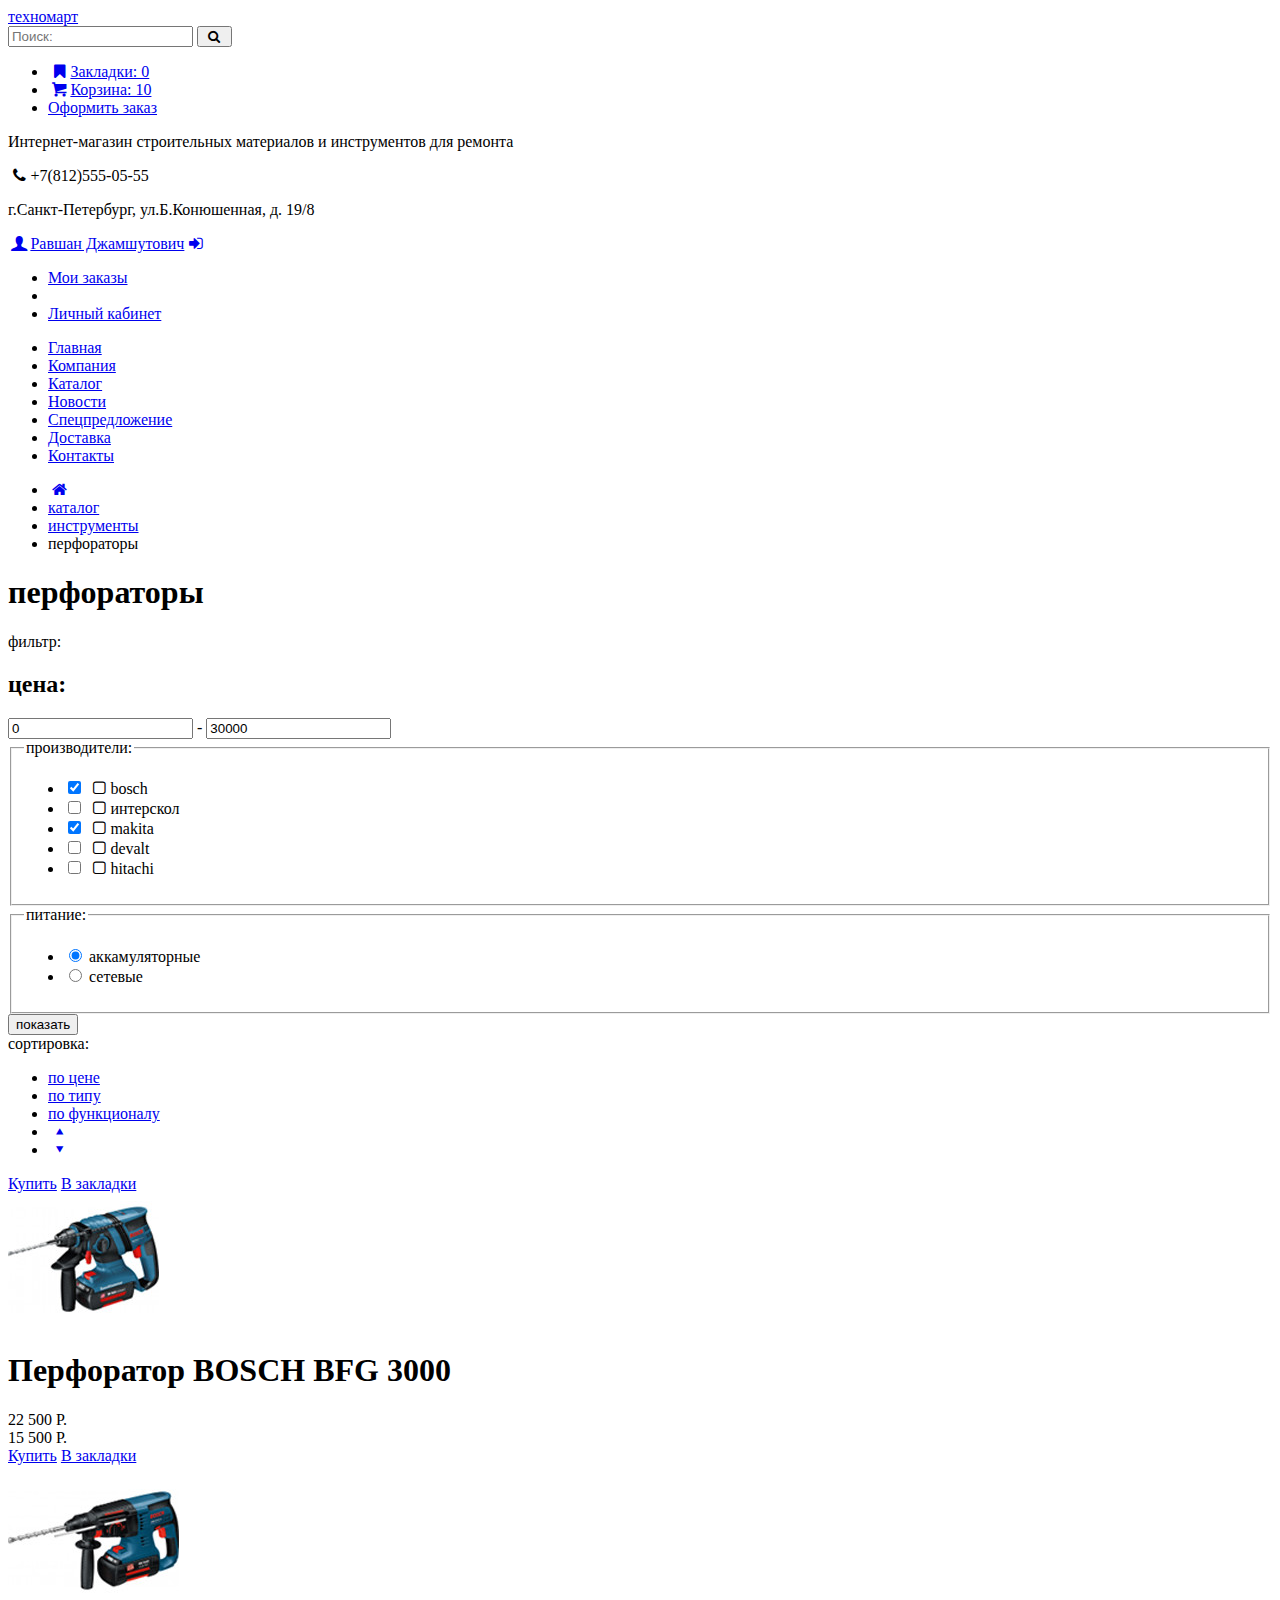
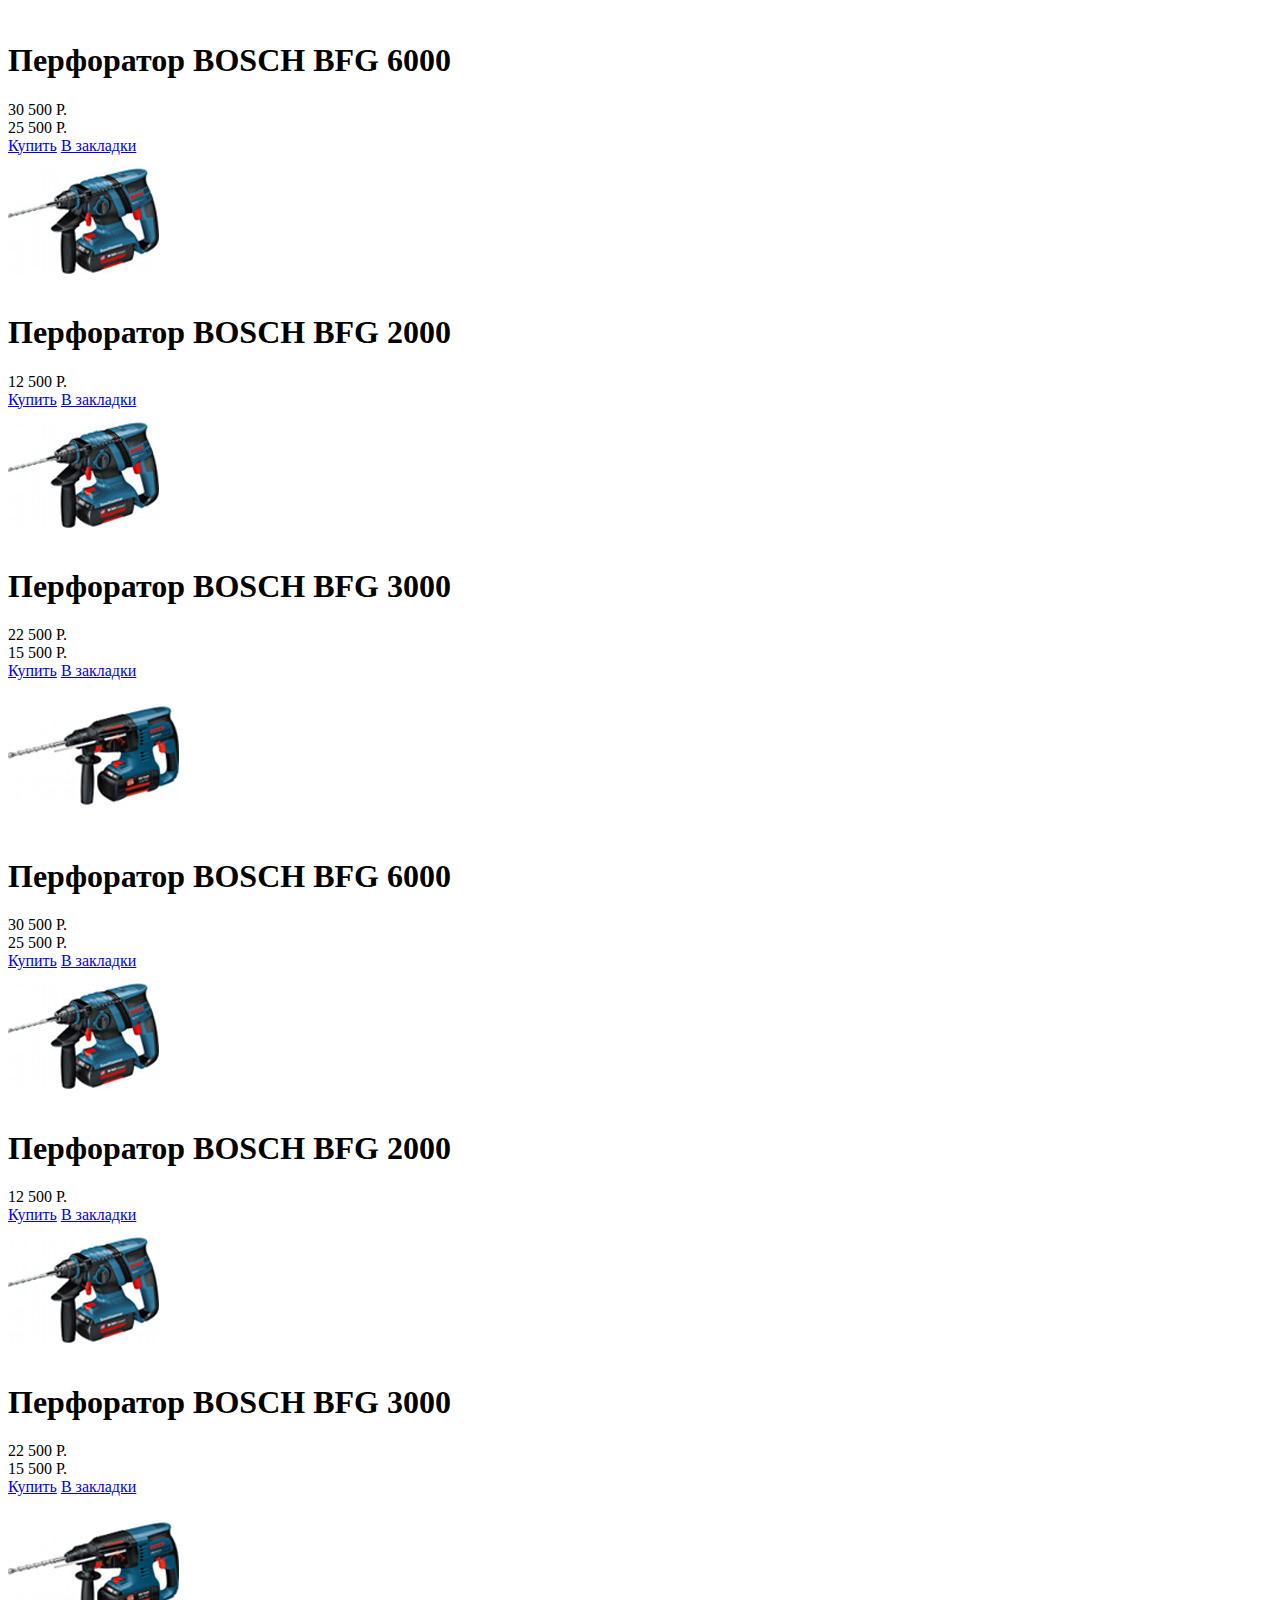
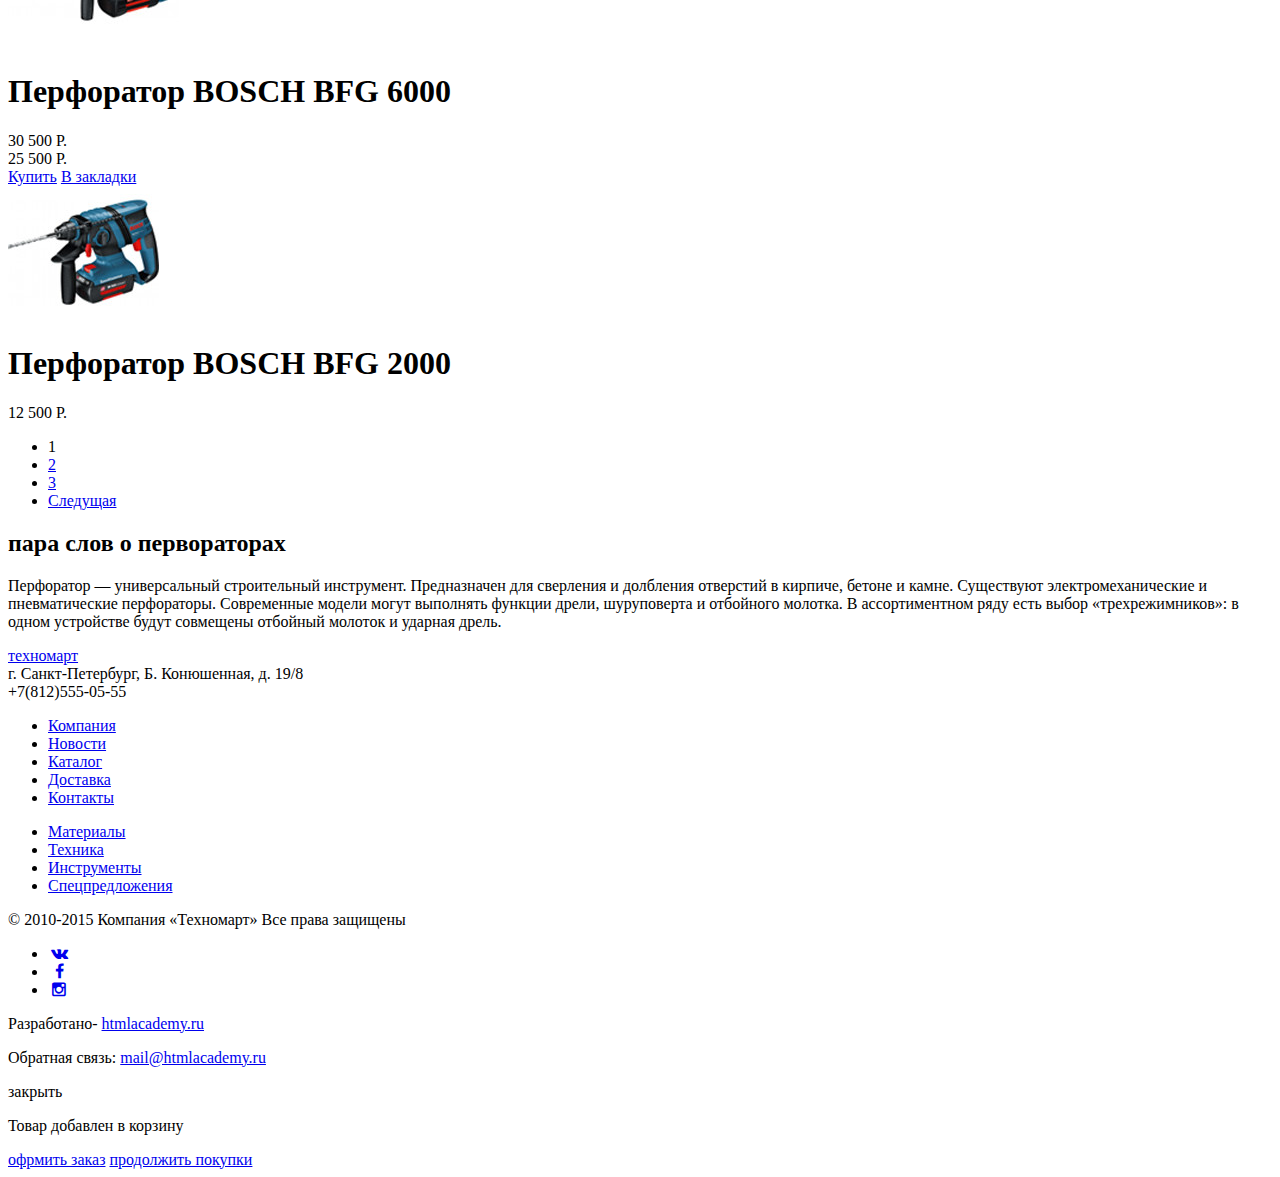
==== catalog.html @ f926e536 "Добавил каталог" ====
<!DOCTYPE html>
<html>
  <head>
    <meta charset="utf-8">
    <title>«Техномарт»</title>
    <link href="https://fonts.googleapis.com/css?family=Cuprum&subset=latin,cyrillic" rel="stylesheet">
    <link href="https://fonts.googleapis.com/css?family=PT+Sans:400,700&subset=cyrillic,latin" rel="stylesheet">
    <link href="css/symbols-technomart.css" rel="stylesheet">
    <link href="css/normalize.css" rel="stylesheet">
    <link href="css/style.css" rel="stylesheet">
    <meta name="description" content="Интернет-магазин техники для ремонта">
  </head>
  <body>
    <header class="main-header main-header-catalog clearfix">
      <div class="menu-purchase">
        <div class="container clearfix">
          <a class="logo" href="index.html">техномарт</a>
            <form class="search" action="#" method="get">
              <input placeholder="Поиск:" type="search" id="catalog-search" name="catalog-search">
              <button type=submit>
                <i class="icon-search"></i>
              </button>
            </form>
          <div class="menu-order menu-order-catalog">
            <ul>
              <li></i><a href="#"><i class="icon-bookmark"></i>Закладки: 0</a></li>
              <li><a class="basket" href="#"><i class="icon-basket"></i>Корзина: 10</a></li>
              <li><a class="order" href="#">Оформить заказ</a></li>
            </ul>
          </div>
        </div>
      </div>
      <div class="container clearfix">
        <div class="info-shop">
          <p>Интернет-магазин строительных материалов и&nbsp;инструментов для ремонта</p>
        </div>
        <div class="menu-contact">
          <p class="numder"><i class="icon-phone"></i>+7(812)555-05-55</p>
          <p class="street">г.Санкт-Петербург, ул.Б.Конюшенная, д. 19/8</p>
        </div>
        <div class="user-block-catalog">
          <a class="login-on" href="#"><i class="icon-user"></i>Равшан Джамшутович<i class="icon-login"></i></a>
          <ul class="user-block2">
            <li><a href="#">Мои заказы</a></li>
            <li><div class="dot"></div></li>
            <li><a href="#">Личный кабинет</a></li>
          </ul>
        </div>
        <nav class="main-navigation">
          <ul>
            <li><a href="index.html">Главная</a></li>
            <li><a href="#">Компания</a></li>
            <li><a href="catalog.html">Каталог</a></li>
            <li><a href="#">Новости</a></li>
            <li><a href="#">Спецпредложение</a></li>
            <li><a href="#">Доставка</a></li>
            <li><a href="#">Контакты</a></li>
          </ul>
        </nav>
      </div>
    </header>
    <div class="main">
      <div class="container clearfix">
        <div class="breadcrumbs">
          <ul>
            <li><a href="index.html"><i class="icon-home"></i></a></li>
            <li><a href="#">каталог</a></li>
            <li><a href="#">инструменты</a></li>
            <li class="active">перфораторы</li>
          </ul>
        </div>
        <h1 class="title-page ">перфораторы</h1>
        <div class="index-content index-content-catalog">
          <form action="" metod="">
            <div class="range-filter">
              <div class="filter">фильтр:</div>
              <h2 class="range-price">цена:</h2>
              <div class="range-controls">
             <div class="scale">
                <div class="bar" style="margin-left: 10%; width: 70%"></div>
              </div>
              <div class="toggle toggle-min"></div>
              <div class="toggle toggle-max" style="left: 160px"></div>
              </div>
              <div class="price-controls">
              <label class="min-price">
                <input name="min-price" type="text" value="0">
              </label>
              -
              <label class="max-price">
                <input name="max-price" type="text" value="30000">
              </label>
              </div>
            </div>
             <fieldset>
               <legend>производители:</legend>
               <ul>
                 <li>
                   <input type="checkbox" class="checkbox" id="checkbox-1" checked="checked" />
                   <label for="checkbox-1"><i class="icon-check-off"></i>bosch</label>
                 </li>
                 <li>
                   <input type="checkbox" class="checkbox" id="checkbox-2" />
                   <label for="checkbox-2"><i class="icon-check-off"></i>интерскол</label>
                 </li>
                 <li>
                   <input type="checkbox" class="checkbox" id="checkbox-3" checked="checked" />
                   <label for="checkbox-3"><i class="icon-check-off"></i>makita</label>
                 </li>
                 <li>
                   <input type="checkbox" class="checkbox" id="checkbox-4" />
                   <label for="checkbox-4"><i class="icon-check-off"></i>devalt</label>  
                 </li>
                 <li>
                   <input type="checkbox" class="checkbox" id="checkbox-5" />
                   <label for="checkbox-5"><i class="icon-check-off"></i>hitachi</label>  
                 </li>
               </ul>
             </fieldset>
             <fieldset class="supply">
               <legend>питание:</legend>
               <ul>
                 <li>
                   <input type="radio" class="radio" id="radio-1" name="radio" checked="checked" />
                   <label for="radio-1">аккамуляторные</label>
                 </li>
                 <li>
                   <input type="radio" class="radio" id="radio-2" name="radio" />
                   <label for="radio-2">сетевые</label>
                 </li>
               </ul>
             </fieldset>
             <input class="btn-sorting" type="submit" value="показать">
          </form>
        </div>
        <div class="catalog-items">
          <div class="menu-sorting">
            <span class="range-price">сортировка:</span>
            <ul>
              <li><a href="#">по цене</a></li>
              <li><a href="#">по типу</a></li>
              <li><a href="#">по функционалу</a></li>
              <li class="up-dir"><a href="#"><i class="icon-up-dir"></i></a></li>
              <li class="down-dir"><a href="#"><i class="icon-down-dir"></i></a></li>
            </ul>
          </div>
          <article class="catalog-item catalog-item-punch">
            <div class="actions">
              <a href="#" class="buy">Купить</a>
              <a href="#" class="bookmark">В закладки</a>
            </div>
            <img width="151" height="134" src="img/bfg.jpg" alt="Перфоратор BOSCH BFG 3000">
            <h1 class="title-item">Перфоратор BOSCH BFG 3000</h1>
            <div class="discount">22 500 Р.</div>
            <div class="price">15 500 Р.</div>
          </article>
          <article class="catalog-item catalog-item-punch">
            <div class="actions">
              <a href="#" class="buy">Купить</a>
              <a href="#" class="bookmark">В закладки</a>
            </div>
            <img width="171" height="152" src="img/bfg_6000.jpg" alt="Перфоратор BOSCH BFG 3000">
            <h1 class="title-item">Перфоратор BOSCH BFG 6000</h1>
            <div class="discount">30 500 Р.</div>
            <div class="price">25 500 Р.</div>
          </article>
          <article class="catalog-item catalog-item-punch new2">
            <div class="actions">
              <a href="#" class="buy">Купить</a>
              <a href="#" class="bookmark">В закладки</a>
            </div>
            <img width="151" height="134" src="img/bfg.jpg" alt="Перфоратор BOSCH BFG 3000">
            <h1 class="title-item">Перфоратор BOSCH BFG 2000</h1>
            <div class="discount"></div>
            <div class="price">12 500 Р.</div>
          </article>
          <article class="catalog-item catalog-item-punch ">
            <div class="actions">
              <a href="#" class="buy">Купить</a>
              <a href="#" class="bookmark">В закладки</a>
            </div>
            <img width="151" height="134" src="img/bfg.jpg" alt="Перфоратор BOSCH BFG 3000">
            <h1 class="title-item">Перфоратор BOSCH BFG 3000</h1>
            <div class="discount">22 500 Р.</div>
            <div class="price">15 500 Р.</div>
          </article>
          <article class="catalog-item new2 catalog-item-punch">
            <div class="actions">
              <a href="#" class="buy">Купить</a>
              <a href="#" class="bookmark">В закладки</a>
            </div>
            <img width="171" height="152" src="img/bfg_6000.jpg" alt="Перфоратор BOSCH BFG 3000">
            <h1 class="title-item">Перфоратор BOSCH BFG 6000</h1>
            <div class="discount">30 500 Р.</div>
            <div class="price">25 500 Р.</div>
          </article>
          <article class="catalog-item catalog-item-punch">
            <div class="actions">
              <a href="#" class="buy">Купить</a>
              <a href="#" class="bookmark">В закладки</a>
            </div>
            <img width="151" height="134" src="img/bfg.jpg" alt="Перфоратор BOSCH BFG 3000">
            <h1 class="title-item">Перфоратор BOSCH BFG 2000</h1>
            <div class="discount"></div>
            <div class="price">12 500 Р.</div>
          </article>
          <article class="catalog-item new2 catalog-item-punch">
            <div class="actions">
              <a href="#" class="buy">Купить</a>
              <a href="#" class="bookmark">В закладки</a>
            </div>
            <img width="151" height="134" src="img/bfg.jpg" alt="Перфоратор BOSCH BFG 3000">
            <h1 class="title-item">Перфоратор BOSCH BFG 3000</h1>
            <div class="discount">22 500 Р.</div>
            <div class="price">15 500 Р.</div>
          </article>
          <article class="catalog-item catalog-item-punch">
            <div class="actions">
              <a href="#" class="buy">Купить</a>
              <a href="#" class="bookmark">В закладки</a>
            </div>
            <img width="171" height="152" src="img/bfg_6000.jpg" alt="Перфоратор BOSCH BFG 3000">
            <h1 class="title-item">Перфоратор BOSCH BFG 6000</h1>
            <div class="discount">30 500 Р.</div>
            <div class="price">25 500 Р.</div>
          </article>
          <article class="catalog-item catalog-item-punch">
            <div class="actions">
              <a href="#" class="buy">Купить</a>
              <a href="#" class="bookmark">В закладки</a>
            </div>
            <img width="151" height="134" src="img/bfg.jpg" alt="Перфоратор BOSCH BFG 3000">
            <h1 class="title-item">Перфоратор BOSCH BFG 2000</h1>
            <div class="discount"></div>
            <div class="price">12 500 Р.</div>
          </article>
          <div class="page">
            <ul>
              <li class="active-btn btn">1</li>
              <li><a class="btn btn-page" href="#">2</a></li>
              <li><a class="btn btn-page" href="#">3</a></li>
              <li><a class="btn btn-page" href="#">Следущая</a></li>
            </ul>
          </div>
        </div>
      </div>
      <div class="about_item">
        <div class="container clearfix">
          <h2>пара слов о первораторах</h2>
          <p>Перфоратор — универсальный строительный инструмент. Предназначен для сверления и долбления отверстий в кирпиче, бетоне и камне.
           Существуют электромеханические и пневматические перфораторы. Современные модели могут выполнять функции дрели, шуруповерта и отбойного молотка.
           В ассортиментном ряду есть выбор «трехрежимников»: в одном устройстве будут совмещены отбойный молоток и ударная дрель.</p>
        </div>
      </div>
    </div class="main">
    <footer class="main-footer">
      <div class="container clearfix">
        <div class="content-column-left">
          <a class="logo" href="index.html">техномарт</a>
          <div class="contact">
            г. Санкт-Петербург, Б. Конюшенная, д. 19/8<br>
            +7(812)555-05-55
          </div>
        </div>
        <div class="content-column-right">
          <div class="menu-info">
            <ul>
              <li><a href="index.html">Компания</a></li>
              <li><a href="#">Новости</a></li>
              <li><a href="catalog.html">Каталог</a></li>
              <li><a href="#">Доставка</a></li>
              <li><a href="#">Контакты</a></li>
            </ul>
          </div>
          <div class="menu-catalog">
            <ul>
              <li><a href="#">Материалы</a></li>
              <li><a href="#">Техника</a></li>
              <li><a href="#">Инструменты</a></li>
              <li><a href="#">Спецпредложения</a></li>
            </ul>
          </div>
        </div>
      </div>
      <div class="info-user">
        <div class="container clearfix">
          <p class="copyright">
             © 2010-2015 Компания «Техномарт»
             Все права защищены
          </p>
          <div class="social ">
            <ul>
              <li class="social-btn vk"><a href="#"><i class="icon-vk"></i></a></li>
              <li class="social-btn fb"><a href="#"><i class="icon-facebook"></i></a></li>
              <li class="social-btn inst"><a href="#"><i class="icon-instagramm"></i></a></li>
            </ul>
          </div>
          <p class="website">Разработано-
          <a href="https://htmlacademy.ru/">htmlacademy.ru</a></p>
          <p class="mail">Обратная связь:
          <a href="mailto:mail@htmlacademy.ru">mail@htmlacademy.ru</a></p>
        </div>
      </div>
    </footer>
    <div class="pop-up write-us write-us-catalog">
      <div class="main-block">
        <div class="modal-content-close">закрыть</div>
      </div>
      <div class="main-block-basket"></div>
      <p class="main-block-text">Товар добавлен в корзину</p>
      <div class="control-block clearfix">
        <a class="btn send-btn" href="#">офрмить заказ</a>
        <a class="btn cancel-btn" href="#">продолжить покупки</a>
      </div>
    </div>
    <script>
      var link = document.querySelectorAll(".buy");
      var popup = document.querySelector(".write-us");
      var close = document.querySelector(".modal-content-close");

      for (var i = 0; i < link.length; i++) {
      link[i].addEventListener('click', function (event) {
        event.preventDefault();
        popup.classList.add("write-us-show");
      });
      }
        close.addEventListener('click', function (event) {
        event.preventDefault();
        popup.classList.remove("write-us-show");
      });
    </script>
  </body>
</html>
---- css/symbols-technomart.css ----
@charset "UTF-8";

 @font-face {
  font-family: 'symbols-technomart';
  src: url('../font/symbols-technomart.eot?22619757');
  src: url('../font/symbols-technomart.eot?22619757#iefix') format('embedded-opentype'),
       url('../font/symbols-technomart.woff?22619757') format('woff'),
       url('../font/symbols-technomart.ttf?22619757') format('truetype'),
       url('../font/symbols-technomart.svg?22619757#symbols-technomart') format('svg');
  font-weight: normal;
  font-style: normal;
}
/* Chrome hack: SVG is rendered more smooth in Windozze. 100% magic, uncomment if you need it. */
/* Note, that will break hinting! In other OS-es font will be not as sharp as it could be */
/*
@media screen and (-webkit-min-device-pixel-ratio:0) {
  @font-face {
    font-family: 'symbols-technomart';
    src: url('../font/symbols-technomart.svg?22619757#symbols-technomart') format('svg');
  }
}
*/
 
 [class^="icon-"]:before, [class*=" icon-"]:before {
  font-family: "symbols-technomart";
  font-style: normal;
  font-weight: normal;
  speak: none;
 
  display: inline-block;
  text-decoration: inherit;
  width: 1em;
  margin-right: .2em;
  text-align: center;
  /* opacity: .8; */
 
  /* For safety - reset parent styles, that can break glyph codes*/
  font-variant: normal;
  text-transform: none;
     
  /* fix buttons height, for twitter bootstrap */
  line-height: 1em;
 
  /* Animation center compensation - margins should be symmetric */
  /* remove if not needed */
  margin-left: .2em;
 
  /* you can be more comfortable with increased icons size */
  /* font-size: 120%; */
 
  /* Uncomment for 3D effect */
  /* text-shadow: 1px 1px 1px rgba(127, 127, 127, 0.3); */
}
 
.icon-left:before { content: '\3c'; } /* '&lt;' */
.icon-right:before { content: '\3e'; } /* '&gt;' */
.icon-basket:before { content: '\62'; } /* 'b' */
.icon-facebook:before { content: '\66'; } /* 'f' */
.icon-twitter:before { content: '\74'; } /* 't' */
.icon-vk:before { content: '\76'; } /* 'v' */
.icon-up:before { content: '\2c4'; } /* '˄' */
.icon-down:before { content: '\2c5'; } /* '˅' */
.icon-left-big:before { content: '\2190'; } /* '←' */
.icon-right-big:before { content: '\2192'; } /* '→' */
.icon-login:before { content: '\2386'; } /* '⎆' */
.icon-logout:before { content: '\241b'; } /* '␛' */
.icon-up-dir:before { content: '\25b2'; } /* '▲' */
.icon-down-dir:before { content: '\25bc'; } /* '▼' */
.icon-circle:before { content: '\25cb'; } /* '○' */
.icon-circle-dot:before { content: '\25cf'; } /* '●' */
.icon-star:before { content: '\2605'; } /* '★' */
.icon-check-off:before { content: '\2610'; } /* '☐' */
.icon-check-on:before { content: '\2611'; } /* '☑' */
.icon-youtube:before { content: '\f39e'; } /* '' */
.icon-home:before { content: '🏠'; } /* '\1f3e0' */
.icon-user:before { content: '👨'; } /* '\1f468' */
.icon-phone:before { content: '📞'; } /* '\1f4de' */
.icon-instagramm:before { content: '📷'; } /* '\1f4f7' */
.icon-search:before { content: '🔍'; } /* '\1f50d' */
.icon-bookmark:before { content: '🔖'; } /* '\1f516' */
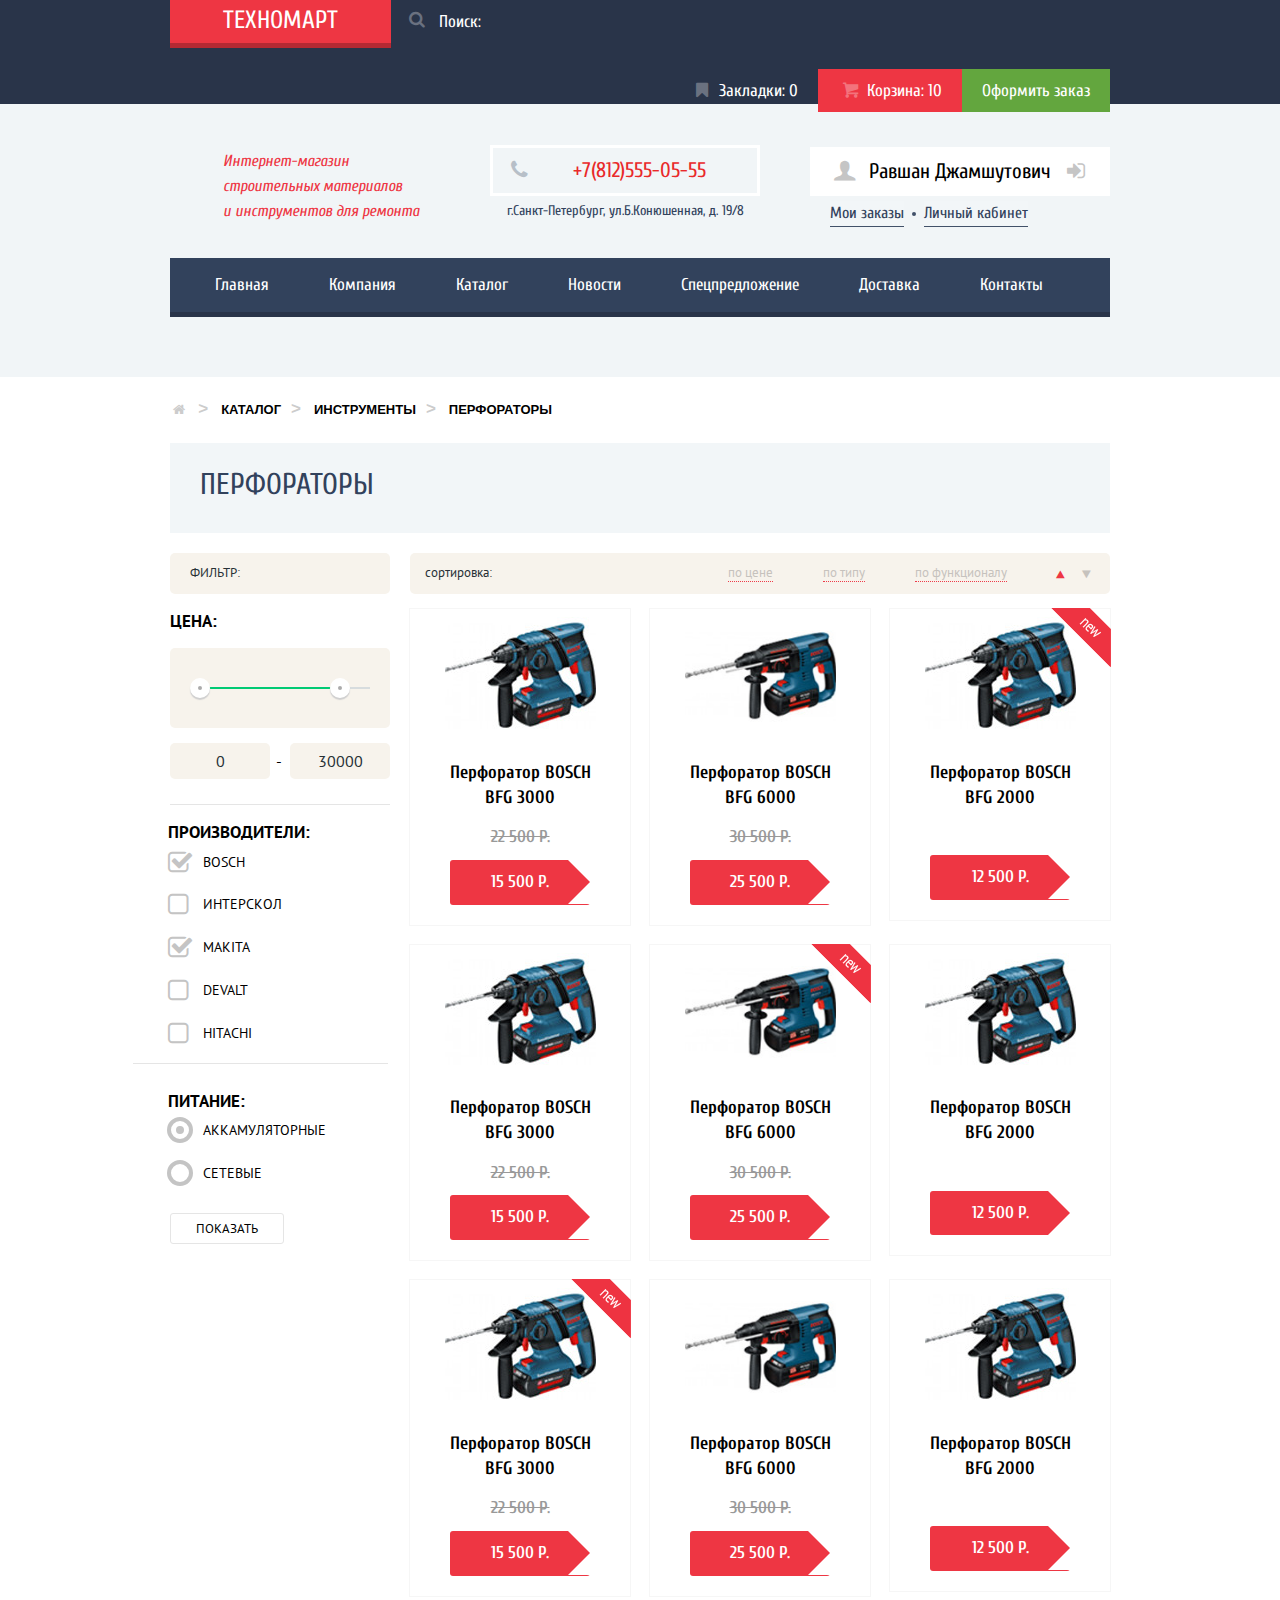
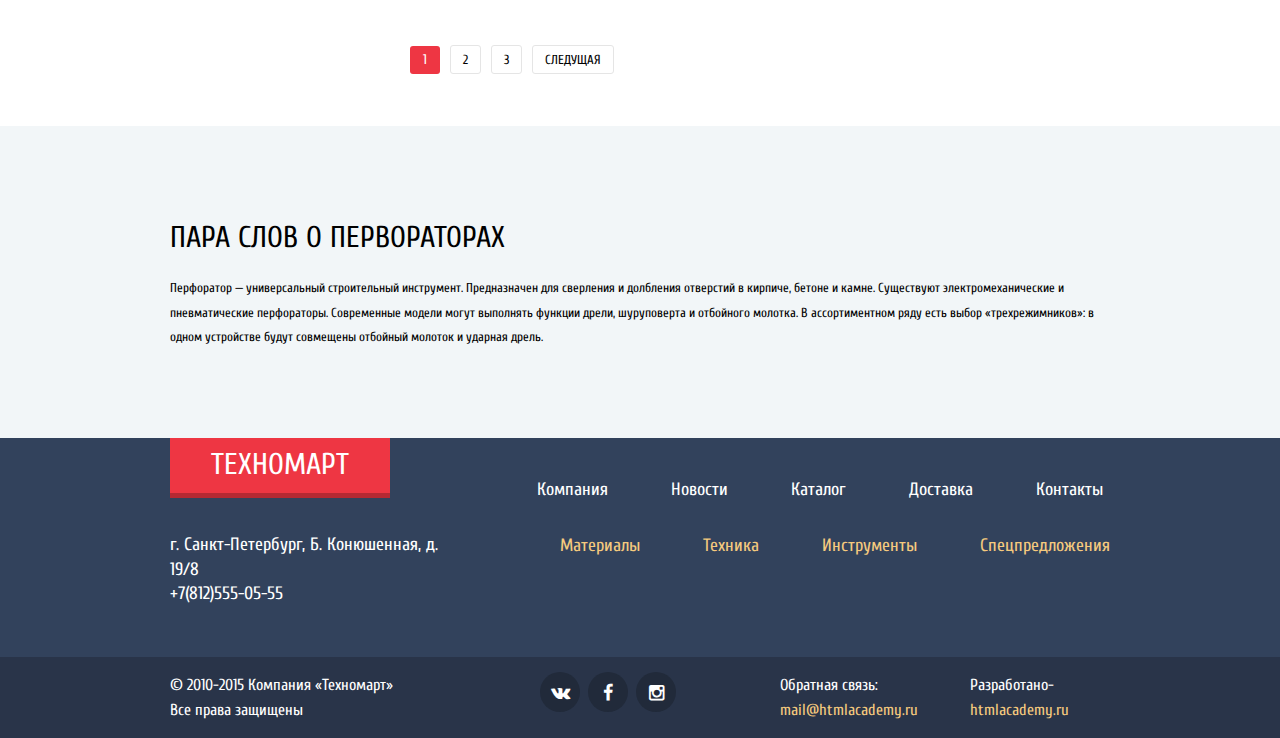
==== commit 6f504d26: "Первое финальное обновление" ====
--- a/catalog.html
+++ b/catalog.html
@@ -140,7 +140,7 @@
               <li><a href="#">по цене</a></li>
               <li><a href="#">по типу</a></li>
               <li><a href="#">по функционалу</a></li>
-              <li class="up-dir"><a href="#"><i class="icon-up-dir"></i></a></li>
+              <li class="up-dir active-dir"><a href="#"><i class="icon-up-dir"></i></a></li>
               <li class="down-dir"><a href="#"><i class="icon-down-dir"></i></a></li>
             </ul>
           </div>
@@ -313,21 +313,6 @@
         <a class="btn cancel-btn" href="#">продолжить покупки</a>
       </div>
     </div>
-    <script>
-      var link = document.querySelectorAll(".buy");
-      var popup = document.querySelector(".write-us");
-      var close = document.querySelector(".modal-content-close");
-
-      for (var i = 0; i < link.length; i++) {
-      link[i].addEventListener('click', function (event) {
-        event.preventDefault();
-        popup.classList.add("write-us-show");
-      });
-      }
-        close.addEventListener('click', function (event) {
-        event.preventDefault();
-        popup.classList.remove("write-us-show");
-      });
-    </script>
+    <script src="script/scriptCatalog.js"></script>
   </body>
 </html>
--- a/css/style.css
+++ b/css/style.css
@@ -0,0 +1,1635 @@
+body{
+  min-width: 960px;
+  font-size: 13px;
+  font-family: "Cuprum", "Arial", sans-serif;
+  line-height: 1.9em;
+  font-weight: 300;
+  background-color: white;
+}
+h1{
+  font-size: 30px;
+  font-weight: bold;
+}
+h2{
+  font-size: 25px;
+  font-weight: bold;
+}
+h3{
+  font-size: 30px;
+  font-weight: 100;
+  text-transform: uppercase;
+  color: #32425c;
+}
+a{
+  text-decoration: none;
+}
+button{
+  outline: inherit;
+  border: none;
+}
+.clearfix:after {
+  content: '';
+  display: table;
+  clear: both;
+}
+.btn{
+  font-size: 14px;
+  font-weight: 100;
+  color: white;
+  text-align: center;
+  text-transform: uppercase;
+  background: #ee3643;
+  border-radius: 3px;
+}
+.main-header {
+  margin-bottom: 60px;
+  background: #f1f5f7;
+}
+.main-header-catalog{
+  margin-bottom: 0;
+}
+.container {
+  width: 940px;
+  margin: 0 auto;
+}
+.menu-purchase{
+  margin: 0;
+  margin-bottom: 20px;
+  background: #293449;
+}
+.logo{
+  float: left;
+  box-shadow: 0 5px 0 #b52933;
+  margin: 0;
+  padding: 9px 53px;
+  font-size: 25px;
+  font-weight: 100;
+  text-transform: uppercase;
+  color: white;
+  background: #ee3643;
+}
+.logo:hover{
+  background-color: #ca2c37;
+  box-shadow: 0 5px 0 #9a212a;
+}
+.search {
+  position: relative;
+  float: left;
+  min-width: 270px;
+  font-size: 17px;
+  font-weight: 100;
+}
+input[type="search"]{
+  border: none;
+  height: 40px;
+  padding-right: 70px;
+  padding-left: 48px;
+  background: #293449;
+  outline: inherit;
+}
+input::-moz-placeholder {
+  color: white;
+}
+input::-webkit-input-placeholder{
+  color: white;
+}
+form  button{
+  border: none;
+  background: #293449;
+  padding: 11px 0;
+  margin-right: -4px;
+  outline: inherit;
+}
+.icon-search{
+ position: absolute;
+ left: 14px;
+ top: 8px;
+ color: #6a7180;
+}
+input:hover{
+  background: #212a3a;
+}
+input:hover + button > i{
+  color: white;
+}
+input:focus + button > i{
+  color: #ee3643;
+}
+input[type="search"]:focus{
+  background: #fff;
+}
+.container  .menu-order{
+  float: right;
+}
+.menu-order ul{
+  margin: 0;
+  padding: 0;
+  font-size: 0;
+  list-style: none;
+}
+.menu-order li{
+  display: inline-block;
+  margin-top: 9px;
+  white-space:nowrap;
+}
+.menu-order ul a{
+  font-size: 17px;
+  vertical-align: middle;
+  padding: 12px 20px;
+  font-weight: 100;
+  color: white;
+}
+.menu-order li:last-child{
+	margin-right: 0;
+}
+.menu-order ul a:hover i{
+  color: white;
+}
+.menu-order ul a:focus{
+  background: #161d29;
+  color: #8b8e94;
+  padding: 12px 20px;
+}
+.menu-order ul a:focus i{
+  color: #8b8e94;
+}
+.basket .icon-basket{
+  color: #f3737c;
+}
+.menu-order-catalog li{
+  margin-right: 0;
+}
+/*catalog*/
+.icon-basket,
+.icon-bookmark{
+  width: 11px;
+  height: 19px;
+  margin-right: 5px;
+  font-size: 17px;
+  vertical-align: middle;
+  font-weight: 100;
+  color: #6a7180;
+}
+.basket{
+  padding: 11px 0;
+  padding-right: 20px;
+  padding-left: 15px;
+  background: #ee3643;
+}
+.menu-order .basket:hover{
+  background: #fa4753;
+}
+.menu-order .basket:focus{
+  background: #c72d38;
+  color: #fdbbbb;
+}
+.order{
+  background: #63a63e;
+}
+.order:hover{
+  background: #5fbb2d;
+}
+.menu-order .order:focus{
+ background: #518534;
+ color: #acc1a2;
+}
+.info-shop{
+  float: left;
+  width: 250px;
+  margin: 0;
+  margin-right: 70px;
+}
+.info-shop>p{
+  width: 200px;
+  margin: 0;
+  padding: 0;
+  padding-left: 53px;
+  padding-top: 25px;
+  font-style: italic;
+  font-size: 16px;
+  color: #ee3643;
+}
+.menu-contact{
+  float: left;
+  width: 270px;
+}
+.menu-contact .numder{
+  width: 264px;
+  padding: 10px 0;
+  font-size: 21px;
+  text-align: center;
+  color: #e9292a;
+  border: 3px solid #fff;
+}
+.icon-phone{
+  margin-left: -40px;
+  padding-right: 40px;
+  color: #b7bfc8;
+}
+.menu-contact .street{
+  margin-top: -18px;
+  font-size: 14px;
+  text-align: center;
+  color: #32425c;
+}
+.user-block,
+.user-block-catalog{
+  float: right;
+  width: 300px;
+  margin-top: 23px;
+}
+.user-block .login{
+  float: left;
+  padding: 12px 25px 12px 10px;
+  margin-left: 25px;
+}
+.icon-login{
+  padding: 0;
+  margin-right: 5px;
+  color: #c5c5c5;
+}
+.user-block a:hover{
+  color: #f4848b;
+}
+.user-block a:focus{
+  color: #c5c5c5;
+}
+.user-block a:hover i{
+  color: #32425c;
+}
+.user-block a:focus i{
+  color: #c5c5c5;
+}
+.login-on{
+  padding: 12px 0;
+}
+.login-on .icon-login{
+  margin: 0;
+  margin-left: 10px;
+}
+.login-on .icon-user{
+  margin: 0;
+  padding-right: 10px;
+}
+.user-block-catalog i{
+  color: #c5c5c5;
+}
+.user-block-catalog a:hover{
+  color: #32425c;
+}
+.user-block-catalog a:focus{
+  color: #dadada;
+}
+.user-block2{
+  width: 210px;
+  margin: 0;
+  margin-left: 20px;
+  margin-top: 5px;
+  padding: 0;
+  white-space: nowrap;
+}
+.user-block2 li{
+  display: inline-block;
+}
+.user-block2 li a{
+  font-size: 16px;
+  color: #32425c;
+  background: #f2f6f8;
+  border-bottom: 1px solid #425169;
+}
+.user-block2 li a:hover{
+  color: #ee3643;
+  border-bottom: 1px solid #ee3643;
+}
+.user-block2 li a:focus{
+  color: #425169;
+  opacity: 0.3;
+  border-bottom: 1px solid #425169;
+}
+.user-block2 .dot{
+  width: 4px;
+  height: 4px;
+  margin: 2px 5px;
+  background: #425169;
+  border-radius: 50%;
+}
+.user-block .registration{
+  float:right;
+  padding: 13px 20px;
+  padding-bottom: 14px;
+}
+.user-block a,
+.user-block-catalog a{
+  display: block;
+  font-size: 21px;
+  text-align: center;
+  color: black;
+  background: #ffffff;
+}
+.user-block-catalog>a:hover{
+  color: black;
+}
+.user-block-catalog>a:hover i{
+  color: #32425c;
+}
+.user-block-catalog>a:focus,
+.user-block-catalog>a:focus i{
+  color: #dbdbdb;
+}
+.main-navigation{
+  float: left;
+  width: 940px;
+  margin-top: 20px;
+  margin-bottom: 60px;
+  background: #32425c;
+  border-bottom: 5px solid #293449;
+}
+.main-navigation ul{
+  padding: 0 15px;
+  font-size: 0;
+  list-style: none;
+  white-space: nowrap;
+}
+.main-navigation li{
+  float: left;
+  font-size: 17px;
+  text-align: center;
+}
+.main-navigation a{
+  display: block;
+  padding: 15px 30px;
+  font-size: 17px;
+  color: white;
+}
+.main-navigation a:hover{
+  background: #293449;
+}
+.main-navigation a:focus{
+  color: #737881;
+  background: #293449;
+}
+.breadcrumbs ul{
+  margin: 0;
+  padding: 0;
+}
+.breadcrumbs ul li{
+  display: inline-block;
+  padding: 20px 5px;
+}
+.breadcrumbs ul .active{
+
+}
+.breadcrumbs ul li:nth-child(1){
+  padding-left: 0;
+}
+.icon-home{
+  font-size: 13px;
+  color: #ccc;
+}
+.breadcrumbs ul a:after{
+  height: 13px;
+  margin-left: 10px;
+  content: '\3e';
+  font-size: 17px;
+  text-align: center;
+  color: #ccc;
+}
+.breadcrumbs a,
+ .breadcrumbs .active{
+  font-size: 13px;
+  font-family: 'PT Sans Regular', 'Arial', sans-serif;
+  font-weight: 700;
+  text-align: center;
+  vertical-align: middle;
+  text-transform: uppercase;
+  color: black;
+}
+.breadcrumbs a:hover{
+  color: #cccccc;
+}
+.index-content{
+  width: 940px;
+  margin: 0;
+  margin-bottom: 50px;
+}
+.index-content-catalog{
+  float: left;
+  width: 220px;
+  margin-right: 20px;
+}
+.index-content-catalog form{
+  left: 0;
+  font-family: 'PT Sans', 'Arial', sans-serif;
+}
+.index-content-catalog fieldset{
+  width: 220px;
+  margin: 0;
+  margin-left: -10px;
+  margin-top: 15px;
+  border: none;
+}
+legend{
+  font-size: 17px;
+  font-weight: bold;
+  text-transform: uppercase;
+}
+fieldset ul{
+  margin: 0;
+  margin-left: -35px;
+  border-bottom: 1px solid #e5e5e5;
+}
+.supply ul{
+  border-bottom: none;
+}
+fieldset ul li{
+  margin-bottom: 18px;
+  font-size: 14px;
+  font-weight: 300;
+  text-transform: uppercase;
+  list-style: none;
+}
+.range-filter {
+  width: 220px;
+  border-bottom: 1px solid #e5e5e5;
+  padding-bottom: 25px;
+}
+.range-filter .filter{
+  font-size: 13px;
+  width: 190px;
+  padding: 8px 10px;
+  padding-left: 20px;
+  margin-bottom: 15px;
+  text-align: left;
+  color: #283136;
+  text-transform: uppercase;
+  border-radius: 5px;
+  outline: none;
+  background: #f7f3ec;
+}
+.range-filter .range-price{
+  font-size: 17px;
+  text-transform: uppercase;
+  font-weight: bold;
+
+}
+.range-controls {
+  position: relative;
+  height: 41px;
+  padding-top: 39px;
+  padding-right: 20px;
+  padding-left: 20px;
+  margin-top: 15px;
+  margin-bottom: 15px;
+  border-radius: 5px;
+  background: #f7f3ec;
+}
+.range-controls .scale {
+  height: 2px;
+  background: #d7dcde;
+}
+.range-controls .bar {
+  width: 70%;
+  height: 2px;
+  background: #00ca74;
+}
+.range-controls .toggle {
+  position: absolute;
+  top: 30px;
+  left: 0px;
+  width: 4px;
+  height: 4px;
+  cursor: pointer;
+  border: 8px solid #fff;
+  border-radius: 50%;
+  background: #ababab;
+  box-shadow: 0 2px 1px 0 #cfcfcf;
+}
+.range-controls .toggle-min {
+  left: 20px;
+}
+.range-controls .toggle-max {
+
+}
+.price-controls {
+  max-width: 220px;
+  font-size: 16px;
+}
+.price-controls label {
+  font-size: 16px;
+  display: inline-block;
+  width: 47%;
+}
+.max-price {
+  float: right;
+  text-align: right;
+}
+.price-controls input {
+  font-size: 16px;
+  width: 80px;
+  padding: 8px 10px;
+  text-align: center;
+  color: #283136;
+  border: none;
+  border-radius: 5px;
+  outline: none;
+  background: #f7f3ec;
+}
+.btn-sorting{
+  padding: 6px 25px;
+  margin-right: 10px;
+  font-size: 13px;
+  text-transform: uppercase;
+  color: black;
+  border: 1px solid #e5e5e5;
+  border-radius: 3px;
+  background: #fff;
+  outline: none;
+}
+.btn-sorting:hover{
+  background: #fff;
+  border:1px solid #c7c7c7;
+}
+.btn-sorting:focus{
+  background: #fff;
+  border:1px solid #f9bcc0;
+}
+.checkbox {
+  vertical-align: top;
+  width: 17px;
+  height: 17px;
+  margin: 0 3px 0 0;
+}
+.checkbox + label {
+  cursor: pointer;
+}
+.checkbox:not(checked) {
+  position: absolute;
+  opacity: 0;
+}
+.checkbox:not(checked) + label {
+  position: relative;
+  padding: 0 0 0 30px;
+}
+.icon-check-off{
+  position: absolute;
+  font-size: 26px;
+  color: #c4c4c4;
+  top: -3px;
+  left: -13px;
+  width: 18px;
+  height: 18px;
+}
+input:checked ~ label > .icon-check-off:before{
+  content: '\2611';
+  position: absolute;
+  font-size: 26px;
+  color: #c4c4c4;
+  top: 0px;
+  left: 3px;
+  width: 18px;
+  height: 18px;
+}
+.radio {
+  vertical-align: top;
+  width: 17px;
+  height: 17px;
+  margin: 0 3px 0 0;
+}
+.radio + label {
+  cursor: pointer;
+}
+.radio:not(checked) {
+  position: absolute;
+  opacity: 0;
+}
+.radio:not(checked) + label {
+  position: relative;
+  padding-left: 30px;
+}
+.radio:not(checked) + label:before {
+  content: '';
+  position: absolute;
+  top: -4px;
+  left: -6px;
+  width: 18px;
+  height: 18px;
+  border: 4px solid #c4c4c4;
+  border-radius: 50%;
+}
+.radio:not(checked) + label:after {
+  content: '';
+  position: absolute;
+  top: 5px;
+  left: 3px;
+  width: 8px;
+  height: 8px;
+  border-radius: 50%;
+  background: #c4c4c4;
+  opacity: 0;
+  transition: all .2s;
+}
+.radio:checked + label:after {
+   opacity: 1;
+}
+.customer-info{
+  float:left;
+  width: 300px;
+  height: 120px;
+  margin: 0;
+  margin-right: 20px;
+  margin-bottom: 20px;
+  color: white;
+  overflow: hidden;
+}
+.btn-customer-info{
+  margin-left: 24px;
+  padding: 10px 25px;
+  text-transform: uppercase;
+  background: rgba(8, 1, 1, 0.08);
+}
+.customer-info .btn-customer-info:hover{
+ background: rgba(8, 1, 1, 0.16);
+}
+.customer-info .btn-customer-info:focus{
+  background: rgba(8, 1, 1, 0.32);
+}
+.customer-info h2{
+  margin-left: 23px;
+}
+.customer-info-material{
+  background: #f6b22d;
+  background-image: url("../img/material.png");
+  background-repeat: no-repeat;
+  background-position: 212px 29px;
+}
+.new{
+  top: 5px;
+  right: -20px;
+  display: block;
+  width: 80px;
+  height: 25px;
+  text-align: center;
+  background: #ee3643;
+  transform:  translate(240px,-81px) rotate(45deg);
+  -webkit-transform: translate(240px,-81px) rotate(45deg);
+  -o-transform: translate(240px,-81px) rotate(45deg);
+  -moz-transform: translate(240px,-81px) rotate(45deg);
+}
+.customer-info-tool{
+  background: #4aafde;
+  background-image: url("../img/tool.png");
+  background-repeat: no-repeat;
+  background-position: 198px 29px;
+}
+.customer-info-technician{
+  background: #cc79d1;
+  background-image: url("../img/technician.png");
+  background-repeat: no-repeat;
+  background-position: 190px 29px;
+}
+.customer-info-sale{
+  background: #85d179;
+  background-image: url("../img/sale.png");
+  background-repeat: no-repeat;
+  background-position: 196px 25px;
+}
+.customer-info-delivery{
+  background: #f6b22d;
+  background-image: url("../img/delivery.png");
+  background-repeat: no-repeat;
+  background-position: 191px 33px;
+}
+.customer-info:nth-child(1n+3){
+  float: right;
+  margin: 0;
+  margin-bottom: 20px;
+}
+.index-content .customer-info-delivery{
+  margin-bottom: 0;
+}
+.gallery{
+  position: relative;
+  float: left;
+}
+.slider-controls{
+  position: absolute;
+  top: 250px;
+  left: 48%;
+  text-align: center;
+  z-index: 100;
+}
+.gallery input[type="radio"]{
+  position: absolute;
+  opacity: 0;
+}
+.slider-controls label{
+  display: inline-block;
+  width: 6px;
+  height: 6px;
+  background: #fff;
+  border: 2px solid #fff;
+  border-radius: 50%;
+  vertical-align: top;
+  margin-right: 5px;
+  cursor: pointer;
+}
+.radio-slider1:checked ~ .slider-controls label[for="btn-1"],
+.radio-slider2:checked ~ .slider-controls label[for="btn-2"]{
+  background: #ee3643;
+}
+.gallery-prev{
+  position: absolute;
+  top: 142px;
+  left: 5px;
+  padding: 0;
+  height: 0;
+  z-index: 100;
+}
+.gallery-next{
+  position: absolute;
+  top: 142px;
+  right: 0;
+  padding: 0;
+  height: 0;
+  z-index: 100;
+}
+.icon-right,
+.icon-left{
+  font-size: 45px;
+  color: white;
+  cursor: pointer;
+}
+.gallery-content{
+  position: relative;
+  width: 620px;
+  min-height: 260px;
+  margin: 0;
+}
+.promo-slide{
+  position: absolute;
+  top: 0px;
+  left: 0px;
+  width: 100%;
+  height: 100%;
+  overflow: hidden;/**/
+}
+.btn-catalog{
+  position: absolute;
+  bottom: 17px;
+  left: 25px;
+  padding: 7px 47px;
+  font-weight: 100;
+  text-transform: uppercase;
+}
+.btn:hover{
+  background: #ca2c37;
+}
+.btn:active{
+  background: #ba2732;
+}
+.promo-slide-title{
+  position: absolute;
+  background: rgba(0, 0, 0, 0.2);
+  width: 100%;
+  height: 100px;
+}
+.promo-slide h3{
+  display: inline-block;
+  margin: 0;
+  margin-top: 28px;
+  margin-left: 27px;
+  font-size: 36px;
+  text-transform: uppercase;
+  font-weight: 100;
+  color: white;
+}
+.promo-slide h4{
+  display: block;
+  margin: 0;
+  margin-left: 25px;
+  font-family: 'PT Sans', 'Arial', sans-serif;
+  font-size: 18px;
+  font-weight: 100;
+  color: white;
+}
+.promo-slide img{
+  width: 100%;
+  height: 260px;
+}
+.promo-slide{
+  display: none
+}
+
+#btn-1:checked ~ .gallery-content .promo-slide:nth-child(1){
+  display: block
+}
+#btn-2:checked ~ .gallery-content .promo-slide:nth-child(2){
+  display: block
+}
+.catalog{
+  margin-bottom:85px;
+}
+.popular-producer,
+.popular-product{
+  margin-bottom: 20px;
+}
+.title{
+  width: 910px;
+  min-height: 60px;
+  margin-bottom: 20px;
+  padding-left: 30px;
+  padding-top: 30px;
+  font-size: 30px;
+  text-transform: uppercase;
+  font-weight: 100;
+  color: #32425c;
+  background: #f7f3ec;
+}
+.title-page{
+  width: 910px;
+  min-height: 60px;
+  margin-bottom: 20px;
+  margin-top: 0;
+  padding-left: 30px;
+  padding-top: 30px;
+  font-size: 30px;
+  text-transform: uppercase;
+  font-weight: 100;
+  color: #32425c;
+  background: #f2f6f8;
+}
+.btn-product,
+.btn-producer{
+  float: right;
+  width: 250px;
+  margin-right: 25px;
+  margin-top: -5px;
+  padding: 10px 0;
+  padding-left: 0;
+}
+.menu-sorting{
+  width: 680px;
+  border-radius: 5px;
+  padding: 8px 10px;
+  margin-bottom: 15px;
+  font-family: 'PT Sans', 'Arial', sans-serif;
+  background: #f7f3ec;
+}
+.menu-sorting ul{
+  float: right;
+  margin: 0;
+  padding: 0;
+}
+.menu-sorting ul li{
+  display: inline-block;
+  vertical-align: top;
+  margin-right: 50px;
+}
+.menu-sorting .up-dir,
+.menu-sorting .down-dir{
+  margin-right: 0;
+  margin-top: 1px;
+}
+.menu-sorting .up-dir{
+  margin-left: -10px;
+}
+.active-dir i{
+  color: #ee3643
+}
+.menu-sorting .range-price{
+  padding-left: 5px;
+  font-size: 13px;
+  vertical-align: middle;
+  color: #283136;
+}
+.menu-sorting a{
+  font-size: 13px;
+  text-align: left;
+  border-bottom: 1px dotted #ee3c49;
+  color: #c6c2bd;
+}
+.menu-sorting a i{
+  font-size: 19px;
+}
+.menu-sorting a:hover{
+  color: #151515;
+  border-bottom: 1px solid #ee3c49;
+}
+.menu-sorting a:focus{
+  color: #ee3c49;
+  border-bottom: none;
+}
+.up-dir a,
+.down-dir a{
+  border-bottom: none;
+}
+.up-dir a:hover,
+.down-dir a:hover{
+  border-bottom: none;
+}
+.catalog-items-index{
+  font-size: 0;
+}
+.catalog-item-index,
+.catalog-item{
+  width: 220px;
+  margin-right: 20px;
+  margin-bottom: 20px;
+  font-size: 17px;
+  font-weight: 600;
+  position: relative;
+  display: inline-block;
+  vertical-align: top;
+  text-align: center;
+  outline: 1px solid #f6f6f6;
+}
+.catalog-item-index:hover,
+.catalog-item:hover{
+  box-shadow: 0 0 15px;
+}
+.catalog-item-index .actions,
+.catalog-item .actions{
+  display: none;
+}
+.catalog-items-index article:last-child{
+  margin-right: 0;
+}
+article img{
+  width: 151px;
+  height: 134px;
+  overflow: hidden;
+}
+.catalog-item-index .title-item,
+.catalog-item .title-item{
+  font-size: 18px;
+  margin-top: 10px;
+  margin-bottom: 15px;
+  padding: 0 30px;
+}
+.catalog-item-index .discount,
+.catalog-item .discount{
+  min-height: 20px;
+  margin-bottom: 10px;
+  text-decoration: line-through;
+  color: #999;
+}
+.catalog-item-index .price,
+.catalog-item .price{
+  position: relative;
+  width: 80px;
+  margin: 0 auto 20px;
+  padding: 10px 30px;
+  color: #fff;
+  border-radius: 3px;
+  background: #ee3643;
+}
+.catalog-item-index .price:after,
+.catalog-item .price:after{
+  position: absolute;
+  top: 0;
+  right: -22px;
+  width: 0;
+  height: 0;
+  content: '';
+  border: 22px solid #fff;
+  border-left-color: #ee3643;
+}
+.catalog-items{
+  float: left;
+  width: 700px;
+  margin-bottom: 50px;
+  font-size: 0;
+}
+.catalog-items .catalog-item-punch:nth-child(3n+4){
+  margin-right: 0;
+}
+.new2:before{
+  position: absolute;
+  top: -1px;
+  right: -1px;
+  z-index: 10;
+  width: 60px;
+  height: 60px;
+  content: '';
+  background-image: url("../img/snippet.png");
+  background-repeat: no-repeat;
+  background-position: 0 0;
+}
+.catalog-item-index .actions,
+.catalog-item .actions{
+  position: absolute;
+  top: 0;
+  left: 0;
+  width: 218px;
+  height: 68px;
+  padding: 40px 0;
+  background-color: #fff;
+}
+.actions .buy,
+.actions .bookmark{
+  font-family: 'Cuprum', 'Arial', sans-serif;
+  font-size: 14px;
+  display: block;
+  width: 135px;
+  margin: 0 auto 7px;
+  padding: 10px 0;
+  text-decoration: none;
+  text-transform: uppercase;
+  color: #fff;
+  border-radius: 3px;
+  background-color: #63a63e;
+}
+.actions .buy{
+  box-shadow: inset 0 -3px 0 #367315;
+}
+.actions .buy:hover{
+  background: #5fbb2d;
+}
+.actions .buy:focus{
+  background: #518534;
+  box-shadow: none;
+}
+.actions .bookmark{
+  width: 129px;
+  padding: 7px 0;
+  color: #32425c;
+  border: 3px solid #63a63e;
+  background-color: #fff;
+}
+.actions .bookmark:hover{
+  border:3px solid #32425c;
+}
+.actions .bookmark:focus{
+  color: #d6d8dc;
+  border: 3px solid #c1c6ce;
+}
+.catalog-item-index:hover .actions,
+.catalog-item:hover .actions{
+  display: block;
+}
+.page {
+  margin-top: 30px;
+}
+.page ul{
+  margin: 0;
+  padding: 0;
+}
+.page ul li{
+  display: inline-block;
+  list-style: none;
+  border-radius: 3px;
+}
+.page a{
+  padding: 6px 12px;
+  margin-right: 10px;
+  font-size: 13px;
+  border: 1px solid #e5e5e5;
+  border-radius: 3px;
+}
+.btn-page{
+  background: #fff;
+  border: 1px solid #f6f6f6;
+  color: black;
+}
+.btn-page:hover{
+  background: #fff;
+  border:1px solid #c7c7c7;
+}
+.btn-page:focus{
+  background: #fff;
+  border:1px solid #f9bcc0;
+}
+.page .active-btn{
+  padding: 2px 13px;
+  margin-right: 10px;
+  border-radius: 3px;
+}
+.about_item{
+  background: #f2f6f8;
+  padding: 75px 0;
+}
+.about_item p{
+  font-size: 13px;
+}
+.about_item h2{
+  font-size: 30px;
+  text-transform: uppercase;
+  font-weight: 100;
+}
+.producer a{
+  float: left;
+  height: 145px;
+  margin: 0;
+  margin-right: 20px;
+  margin-bottom: 20px;
+}
+.producer a:hover{
+  box-shadow: 0 0 20px;
+  color: #b8bbc2;
+}
+.producer a:focus{
+  box-shadow: 0 0 15px;
+  opacity: 0.5;
+}
+.producer a:nth-child(4n){
+  margin-right: 0;
+}
+.customer-service{
+  background: #f2f6f8;
+}
+.service{
+  width: 400px;
+  margin-bottom: 75px;
+}
+.service p{
+  font-family: 'PT Sans', 'Arial', sans-serif;
+  font-size: 13px;
+}
+.customer-service{
+  min-height: 70px;
+  padding-top: 40px;
+}
+.tabs{
+  position: relative;
+  float: left;
+  width: 240px;
+  padding: 0;
+  margin: 0;
+  margin-bottom: 100px;
+  background: #32425c;
+}
+.tabs:after{
+  content: "";
+  position: absolute;
+  right: 0;
+  top: -35px;
+  width: 10px;
+  height: 250px;
+  background: url("../img/layer.png") no-repeat;
+}
+.tabs dt a{
+  display: block;
+  padding: 18px 22px;
+  font-size: 21px;
+  color: #fff;
+  background: #32425c;
+  box-shadow:
+    0 1px #293449,
+    0 -1px #405069;
+}
+.tabs .active-tab a{
+  background-color: #fff;
+  box-shadow: none;
+}
+.tabs .active-tab a:link,
+.tabs .active-tab a:visited,
+.tabs .active-tab a:active{
+  color: #32425c;
+}
+.tabs dt a:hover{
+  background-color: #293449;
+}
+.tabs .active-tab a:hover{
+  color: #32425c;
+  background-color: #fff;
+}
+.tab-slides{
+  position: relative;
+  width: 620px;
+  margin-left: 320px;
+}
+.tab-slide{
+  position:relative;
+  display: none;
+  margin: 0;
+}
+.active-tab-slide{
+  display: block;
+}
+.tab-slide-title{
+  margin-top: 0;
+  margin-bottom: 20px;
+  font-size: 36px;
+  color: #32425c;
+  text-transform: uppercase;
+}
+.tab-slide-text{
+  position: relative;
+  z-index: 2;
+  display: block;
+  margin: 0;
+  margin-bottom: 30px;
+  font-size: 13px;
+  line-height: 24px;
+}
+
+.tab-slide-text .tab-slide-text-1{
+  width: 255px;
+  margin: 0;
+}
+
+.tab-slide-text .tab-slide-text-2{
+  width: 210px;
+  margin: 0;
+}
+.tab-second .tab-slide-text-1,
+.tab-third .tab-slide-text-1{
+  width: 316px;
+}
+.tab-second .tab-slide-text-2,
+.tab-third .tab-slide-text-2{
+  width: 350px;
+}
+.credit-btn {
+  padding: 13px 45px;
+}
+.tab-first:after{
+  content: "";
+  position: absolute;
+  z-index: 1;
+  top: 20px;
+  left: 220px;
+  width: 468px;
+  height: 261px;
+  background-image: url("../img/car.jpg");
+  background-repeat: no-repeat;
+  background-position: 0 0;
+}
+.tab-second:after{
+  content: "";
+  position: absolute;
+  top: 20px;
+  left: 220px;
+  z-index: 1;
+  width: 468px;
+  height: 261px;
+  background-image: url("../img/Layer 130.png");
+  background-repeat: no-repeat;
+  background-position: 0 0;
+}
+.tab-third:after{
+  content: "";
+  position: absolute;
+  top: 20px;
+  left: 220px;
+  z-index: 1;
+  width: 468px;
+  height: 261px;
+  background-image: url("../img/Layer 119.png");
+  background-repeat: no-repeat;
+  background-position: 0 0;
+}
+.delivery-info{
+  margin-top: 50px;
+  margin-bottom: 85px;
+  background: #fff;
+}
+.delivery-company{
+  width: 540px;
+  float: left;
+  position: relative;
+}
+.delivery-company li {
+  position: relative;
+  list-style-type: none;
+}
+.line li:before{
+  content: "";
+  position: absolute;
+  left: -35px;
+  bottom: 11px;
+  width: 25px;
+  height: 2px;
+  background: #fc8e91;
+}
+.btn-delivery{
+  float:left;
+  margin-top: 40px;
+  padding: 10px 40px;
+}
+
+.contact-info{
+  width: 300px;
+  float: right;
+}
+.btn-email{
+  float: left;
+  margin-top: 40px;
+  padding: 10px 61px;
+}
+.main-footer{
+  background: #32425c;
+}
+.main-footer .logo{
+  width: 160px;
+  margin: 0;
+  padding: 15px 30px;
+  text-align: center;
+}
+.main-footer .logo{
+  font-size: 30px;
+}
+.content-column-left{
+  float: left;
+  width: 32%;
+  margin-bottom: 50px;
+}
+.content-column-right{
+  float: right;
+}
+.contact{
+  margin-top: 95px;
+  font-size: 18px;
+  color: white;
+}
+.menu-info{
+  padding-left: 17px;
+  margin-top: 40px;
+  margin-bottom: 30px;
+}
+.menu-info ul{
+	padding: 0;
+	margin: 0;
+}
+.menu-info ul li,
+.menu-catalog ul li{
+  display: inline-block;
+  margin-right: 60px;
+}
+.menu-info ul li:last-child,
+.menu-catalog ul li:last-child{
+  margin-right: 0;
+}
+.menu-info a,
+.menu-catalog a{
+  font-size: 18px;
+}
+.menu-info a{
+  color: white;
+}
+.menu-catalog a{
+  color:#f5ca7e ;
+}
+.menu-info a:hover,
+.menu-catalog a:hover{
+  border-bottom: 2px solid;
+}
+.menu-info a:focus,
+.menu-catalog a:focus{
+  border-bottom: 2px solid;
+  opacity: 0.5;
+}
+.info-user{
+  background: #293449;
+}
+.info-user p{
+  font-size: 16px;
+  color: white;
+}
+.info-user .copyright{
+  float: left;
+  width: 230px;
+  color: white;
+}
+.info-user .social{
+  float: left;
+  min-width: 145px;
+  margin-left: 140px;
+  margin-top: 15px;
+}
+.social-btn{
+  width: 40px;
+  height: 40px;
+  background: #212a3a;
+  border-radius: 20px;
+}
+.social ul{
+  margin: 0;
+  padding: 0;
+}
+.social ul li{
+  display: inline-block;
+  margin-right: 5px;
+}
+.social li:hover{
+  background: #ee3643;
+}
+.social ul li:last-child{
+  margin-right: 0;
+}
+.social a{
+  display: block;
+  margin: 10px auto;
+  font-size: 18px;
+  text-align: center;
+  color: white;
+}
+.info-user p{
+  float: right;
+  width: 140px;
+}
+.website{
+  margin-left: 50px;
+}
+.website a,
+.mail a{
+  display: block;
+  font-size: 16px;
+  color: #f5ca7e;
+}
+.website a{
+  width: 95px
+}
+.mail a{
+  width: 135px;
+}
+.website a:hover,
+.mail a:hover{
+  border-bottom: 1px solid #ffd180;
+}
+.website a:focus,
+.mail a:focus{
+  color: #ee3643;
+  border: none;
+}
+.pop-up{
+  position: absolute;
+  top: 0;
+  left: 50%;
+  margin-top: 2515px;
+  margin-left: -340px;
+  background: white;
+  z-index: 500;
+  border-top: 7px solid #ee3643;
+  box-shadow: 0 20px 40px 10px rgba(10,10,10,.5);
+}
+.write-us .main-block,
+.write-us-buy .main-block{
+  padding: 50px 80px 40px;
+}
+.modal-content-close {
+  position: absolute;
+  top: 9px;
+  right: 9px;
+  width: 21px;
+  height: 21px;
+  font-size: 0;
+  cursor: pointer;
+  background: url("../img/sprite.png") no-repeat;
+}
+.col-1-2{
+  float: left;
+  width: 230px;
+}
+.write-us fieldset,
+.write-us-buy fieldset{
+  padding: 0;
+  margin: 0;
+  border: none;
+}
+.write-us fieldset:first-child,
+.write-us-buy fieldset:first-child{
+  margin-bottom: 25px;
+}
+.col-1-2:first-child{
+  padding-right: 10px;
+}
+.main-block label{
+  display: block;
+  padding-bottom: 5px;
+  font-size: 18px;
+}
+.your-name,
+.your-email,
+.e-mail{
+  display: block;
+  padding: 10px 15px;
+  width: 100%;
+  font-family: 'Open Sans', 'Arial', sans-serif;
+  font-size: 13px;
+  border-radius: 5px;
+  outline: none;
+  box-shadow: none;
+  border: 2px solid #d7dcde;
+  resize: none;
+  box-sizing: border-box;
+}
+textarea::placeholder,
+.your-email::placeholder,
+.your-name::placeholder{
+  color: #d7dcde;
+}
+.your-name:focus,
+.your-email:focus,
+.e-mail:focus{
+  border-color: #ee3643;
+}
+.your-email:hover,
+.your-name:hover{
+  background: #fff;
+}
+.e-mail {
+  height: 120px;
+}
+.control-block{
+  padding:30px 0;
+  background-color: #f1f1f1;
+}
+
+.send-btn {
+  float: left;
+  margin-left: 80px;
+  padding: 10px 80px;
+  font-size: 14px;
+  text-transform: uppercase;
+}
+.cancel-btn {
+  float: right;
+  margin-right: 80px;
+  padding: 10px 80px;
+  font-size: 14px;
+  text-transform: uppercase;
+  background-color: #fff;
+}
+.control-block .cancel-btn:hover{
+  color: #f4848b;
+  background: #fff;
+}
+.control-block .cancel-btn:focus{
+  color: #c5c5c5;
+  background: #fff;
+}
+.cancel-btn:link,
+.cancel-btn:visited,
+.cancel-btn:active{
+  color: #000;
+}
+.write-us,
+.write-us-buy{
+  display: none;
+}
+.write-us-catalog{
+  position: fixed;
+  top: 0;
+  left: 707px;
+  margin-top: 108px;
+}
+.write-us-catalog .send-btn,
+.write-us-catalog .cancel-btn{
+  padding: 10px 60px;
+}
+.write-us-catalog .send-btn{
+  margin-right: 20px;
+}
+.main-block-basket{
+  width: 65px;
+  height: 65px;
+  margin-left: 80px;
+  margin-bottom: 57px;
+  margin-top: -43px;
+  border-radius: 50%;
+  background: url("../img/tick.png") #63a63e no-repeat 15px 20px;
+}
+.main-block-text{
+  position: absolute;
+  top: 38px;
+  left: 29%;
+  font-size: 30px;
+  font-family: "Cuprum", sans-serif;
+}
+.pop-up-map{
+  width: 800px;
+  height: 500px;
+  position: fixed;
+  left: 44%;
+  margin-top: 25px;
+  padding: 30px;
+  display: none;
+}
+@keyframes bounce{
+  0%   {transform: translateY(400px);}
+  70%  {transform: translateY(-40px);}
+  90%  {transform: translateY(20px);}
+  100% {transform: translateY(0px);}
+}
+.write-us-show{
+  display: block;
+  animation: bounce 0.6s;
+}
+@keyframes shake {
+  0% 100%             {transform: translateX(0);}
+  10% 30% 50% 70% 90% {transform: translateX(-10px);}
+  20% 40% 60% 80%     {transform: translateX(10px);}
+}
+.write-error{
+  animation: bounce 0.6s;
+}
+.promo-slide{
+  display: none;
+}
+.promo-slide-active{
+  display: block;
+}
+.radio-slider:focus .promo-slide-2{
+  display:block;
+}
